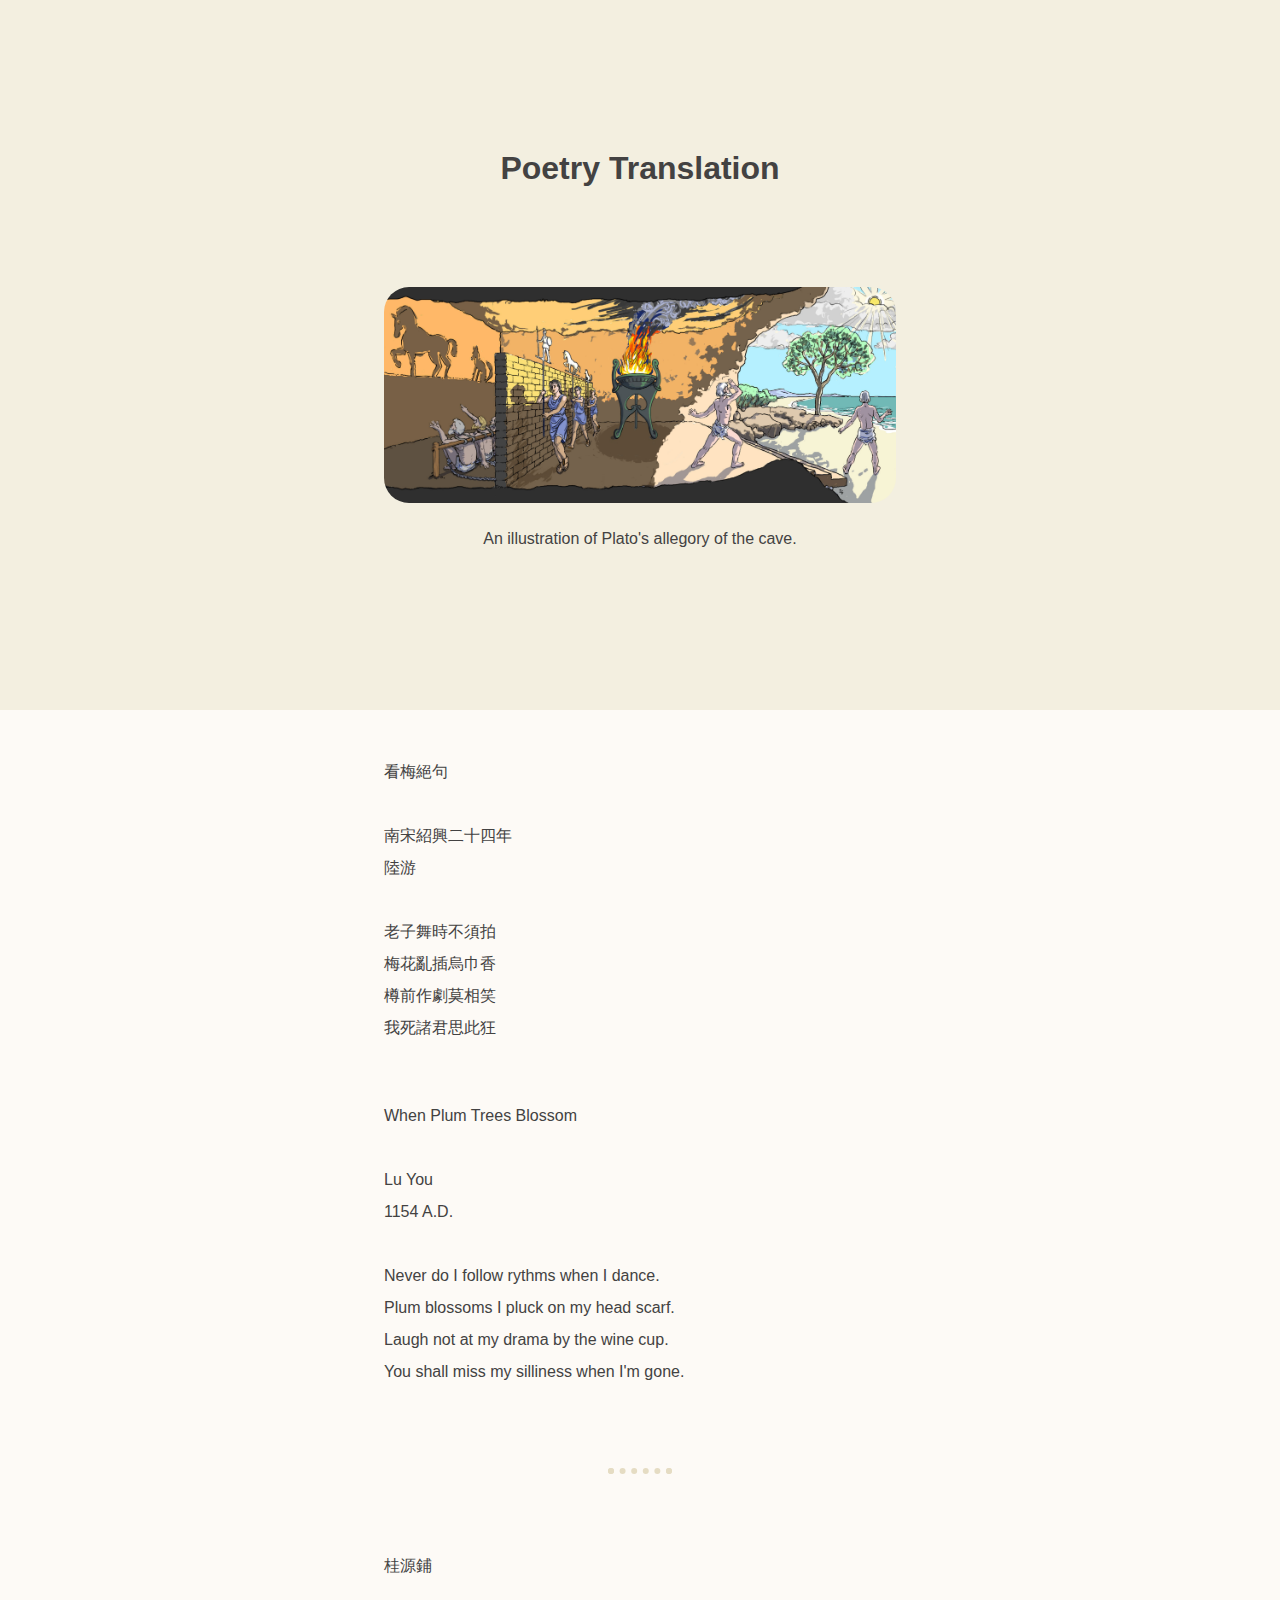
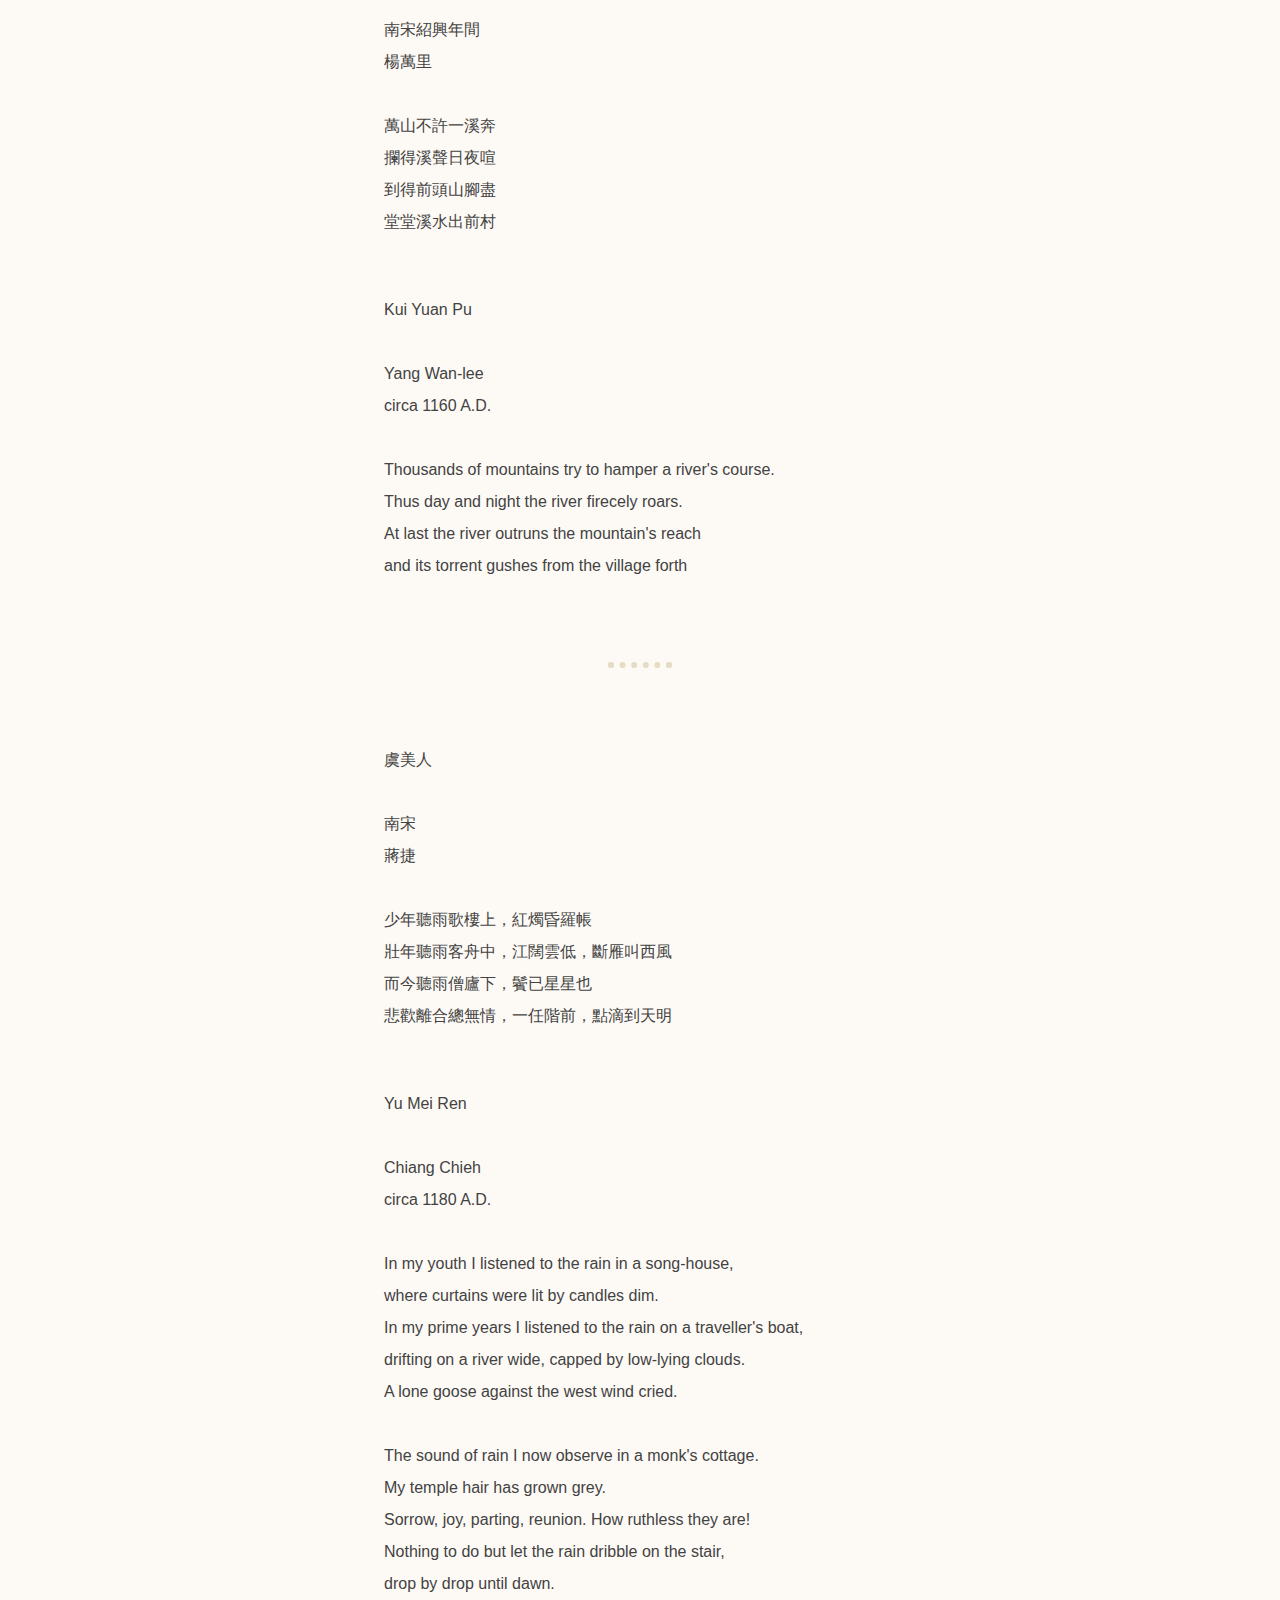
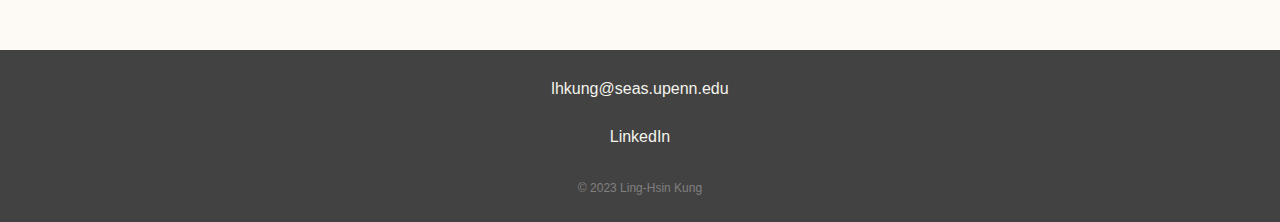
==== page/poetry.html @ 20b05669 "revamp webvpage" ====
<!DOCTYPE html>
<html lang="en" dir="ltr">
  <head>
    <meta charset="utf-8">
    <title>Ling-Hsin's Personal Site</title>
    <link rel="stylesheet" href="CSS/style.css">
    <link rel="icon" href="images/favicon.png">
  </head>
  <body class="my-story-body">
    <div class="top-container">
      <h1 class="my-story-h1">Poetry Translation</h1>
      <img class="allegory" src="images/allegory.png" alt="">
      <p class="allegory-explain">An illustration of Plato's allegory of the cave.</p>
    </div>
    <div class="chinese-container">
      <p lang="zh" class="chinese">看梅絕句<br><br>南宋紹興二十四年<br>陸游<br><br>
                                   老子舞時不須拍<br>
                                   梅花亂插烏巾香<br>
                                   樽前作劇莫相笑<br>
                                   我死諸君思此狂</p>
    </div>
    <div class="translated-container">
      <p class="translation">When Plum Trees Blossom<br><br>Lu You<br>1154 A.D.<br><br>
                             Never do I follow rythms when I dance.<br>
                             Plum blossoms I pluck on my head scarf.<br>
                             Laugh not at my drama by the wine cup.<br>
                             You shall miss my silliness when I'm gone.</p>
    </div>
    <hr class="poetry-hr">
    <div class="chinese-container">
      <p lang="zh" class="chinese">桂源鋪<br><br>南宋紹興年間<br>楊萬里<br><br>
                                  萬山不許一溪奔<br>
                                  攔得溪聲日夜喧<br>
                                  到得前頭山腳盡<br>
                                  堂堂溪水出前村</p>
    </div>
    <div class="translated-container">
      <p class="translation">Kui Yuan Pu<br><br>Yang Wan-lee<br>circa 1160 A.D.<br><br>
                             Thousands of mountains try to hamper a river's course.<br>
                             Thus day and night the river firecely roars.<br>
                             At last the river outruns the mountain's reach<br>
                             and its torrent gushes from the village forth</p>
    </div>
    <hr class="poetry-hr">
    <div class="chinese-container">
      <p lang="zh" class="chinese">虞美人<br><br>南宋<br>蔣捷<br><br>
        少年聽雨歌樓上，紅燭昏羅帳<br>
        壯年聽雨客舟中，江闊雲低，斷雁叫西風<br>
        而今聽雨僧廬下，鬢已星星也<br>
        悲歡離合總無情，一任階前，點滴到天明<br>
      </p>
    </div>
    <div class="translated-container">
      <p class="translation">Yu Mei Ren<br><br>Chiang Chieh<br>circa 1180 A.D.<br><br>
        In my youth I listened to the rain in a song-house,<br>
        where curtains were lit by candles dim.<br>
        In my prime years I listened to the rain on a traveller's boat,<br>
        drifting on a river wide, capped by low-lying clouds.<br>
        A lone goose against the west wind cried.<br><br>
        
        The sound of rain I now observe in a monk's cottage.<br>
        My temple hair has grown grey.<br>
        Sorrow, joy, parting, reunion. How ruthless they are!<br>
        Nothing to do but let the rain dribble on the stair,<br>
        drop by drop until dawn.</p>
    </div>
    <div class="bottom-container">
      <a class="footer-link" href="mailto:lhkung@seas.upenn.edu">lhkung@seas.upenn.edu</a>
      <a class="footer-link" href="https://www.linkedin.com/in/ling-hsin-kung-67070992/">LinkedIn</a>
      <p class="copyright">© 2023 Ling-Hsin Kung</p>
    </div>
  </body>
</html>
---- page/CSS/style.css ----
.top-container{
  position: relative;
  background-color: #F3EFE0;
  padding-top: 100px;
  height: 610px;
}
.middle-container{
  margin: 100px 0;
}
.bottom-container{
  position: relative;
  background-color: #434242;
  padding: 20px 0 10px 0;
  color: grey;
}
.subtitle{
  font-family: monospace;
}

.intro{
  width: 50%;
  margin: auto;
}
.kung{
  margin: auto;
}
h1{
  font-size: 2rem;
  margin-top: 50px;
  color: #434242;
  font-family: monospace;

}
h2{
  font-size:1.5rem;
  color: #434242;
  font-weight: normal;
  padding-bottom: 10px;
  font-family: 'Open Sans', sans-serif;
  line-height: 2;

}
body{
  background-color: #FDFAF6;
  color: #434242;
  margin:0px;
  text-align: center;
  font-family: 'Open Sans', sans-serif;
  font-weight: 300;
}
p{
  line-height: 2;
}
hr{
  border: dotted #E5DCC3 6px;
  border-bottom: none;
  width: 4%;
  margin: 70px auto;
}
a{
  color: #434242;
  margin: 10px 20px;
  text-decoration: none;
}
.top-cloud{
  position: absolute;
  right: 300px;
  top: 50px;
}
.bottom-cloud{
  position: absolute;
  left: 300px;
  bottom: 350px;
}
.mountain{
  position: absolute;
  bottom: 0;
  right: 300px;
}
.skill-row{
  width: 50%;
  margin: 100px auto 100px auto;
  text-align: left;
  padding: 10px;
}
.skill-row-final{
  width: 50%;
  margin: 100px auto 100px auto;
  text-align: left;
  padding-top: 10px;
  margin-bottom: 0px;
}
.skill-image-1{
  width: 25%;
  float: left;
  margin-right: 30px;
}
.skill-image-2{
  width: 25%;
  float: right;
  margin-left: 30px;
}
.skill-image-3{
  width: 25%;
  float: left;
  margin-right: 30px;
}
.contact-link{
  font-size: 1.25rem;
}
.contact-link:hover{
  color: grey;
}
.contact-message{
  width: 40%;
  margin: 40px auto 60px;
}
.copyright{
  font-size: 0.75rem;
  color: grey;
}
.footer-link{
  color: #F3F4ED;
  display: block;
  margin-bottom: 30px;
}
.footer-link:hover{
  color: grey;
}
.my-story-BTN {
  position: relative;
  top: 50px;
  bottom: 50px;
  margin: auto;
  background: #C2B8A3;
  background-image: -webkit-linear-gradient(top, #C2B8A3, #A19882);
  background-image: -moz-linear-gradient(top, #C2B8A3, #A19882);
  background-image: -ms-linear-gradient(top, #C2B8A3, #A19882);
  background-image: -o-linear-gradient(top, #C2B8A3, #A19882);
  background-image: linear-gradient(to bottom, #C2B8A3, #A19882);
  -webkit-border-radius: 8;
  -moz-border-radius: 8;
  border-radius: 8px;
  font-family: Arial;
  color: #ffffff;
  font-size: 20px;
  padding: 10px 20px 10px 20px;
  text-decoration: none;
}

.my-story-BTN:hover {
  background: #E6DDC6;
  text-decoration: none;
}
.translated-BTN {
  position: relative;
  top: 50px;
  bottom: 50px;
  margin: auto;
  background: #C2B8A3;
  background-image: -webkit-linear-gradient(top, #C2B8A3, #A19882);
  background-image: -moz-linear-gradient(top, #C2B8A3, #A19882);
  background-image: -ms-linear-gradient(top, #C2B8A3, #A19882);
  background-image: -o-linear-gradient(top, #C2B8A3, #A19882);
  background-image: linear-gradient(to bottom, #C2B8A3, #A19882);
  -webkit-border-radius: 8;
  -moz-border-radius: 8;
  border-radius: 8px;
  font-family: Arial;
  color: #ffffff;
  font-size: 20px;
  padding: 10px 20px 10px 20px;
  text-decoration: none;
}

.translated-BTN:hover {
  background: #E6DDC6;
  text-decoration: none;
}


/*My Story Page*/
.poetry-hr{
  border: dotted #E5DCC3 6px;
  border-bottom: none;
  width: 4%;
  margin: 30px auto;
}
.my-story-body{
  background-color: #FDFAF6;
  margin:0px;
  font-family: sans-serif;
}

.my-story-h1{
  text-align: center;
  font-size: 2rem;
  color: #434242;
  font-family: sans-serif;
  margin: 50px auto 100px auto;
}

.allegory{
  border-radius: 25px;
  width: 40%;
}

.allegory-explain{
  font-size: 1rem;
}
.chinese-container{
  margin-left: 30%;
  padding-top:30px;
  padding-bottom:20px;
}
.chinese{
  font-family: "Helvetica", "Arial","微軟正黑體","黑體-繁","LiHei Pro", sans-serif;
  text-align: left;
}
.translated-container{
  margin-left: 30%;
  padding-bottom:30px;
}
.translation{
  text-align: left;
  line-height: 2;
  font-weight: 300;
  margin: 20px auto 20px auto;
}

/*Translated page*/
.book{
  padding-top:50px;

}
.TAW-E{
  position: relative;
  height: 200px;
  margin-right: 150px;
  left: 30px;
}
.TAW-C{
  height: 200px;
}
.arrow1{
  position: relative;
  bottom: 60px;
  right: 40px;
  width: 50px;
}

.TTM-E{
    height: 200px;
    margin-right: 150px;
}
.TTM-C{
  height: 200px;
}
.arrow2{
  position: relative;
  bottom: 60px;
  right: 70px;
  width: 50px;
}

.TGA-E{
  position: relative;
  height: 200px;
  margin-right: 150px;

}
.TGA-C{
  height: 200px;
}

.arrow3{
  position: relative;
  bottom: 60px;
  right: 70px;
  width: 50px;
}

.CA-E{
  position: relative;
  height: 200px;
  margin-right: 150px;

}
.CA-C{
  height: 200px;
}

.arrow4{
  position: relative;
  bottom: 60px;
  right: 70px;
  width: 50px;
}

.HOAX-E{
  position: relative;
  height: 200px;
  margin-right: 150px;

}
.HOAX-C{
  height: 200px;
}

.arrow5{
  position: relative;
  bottom: 60px;
  right: 70px;
  width: 50px;
}

.HNTDA-E{
  position: relative;
  height: 200px;
  margin-right: 150px;

}
.HNTDA-C{
  height: 200px;
}

.arrow6{
  position: relative;
  bottom: 60px;
  right: 70px;
  width: 50px;
}

.HST-E{
  position: relative;
  height: 200px;
  margin-right: 150px;

}
.HST-C{
  height: 200px;
}
.arrow7{
  position: relative;
  bottom: 60px;
  right: 70px;
  width: 50px;
}
.translated-h1{
  font-family: sans-serif;
  margin-bottom: 50px;
}
.earth{
  margin-top: 70px;
  width: 10%;
}
.quote{
  margin-top: 50px;
  font-weight: 300;
  font-size: 1.25rem;
}
.translated-body{
  background-color: #FDFAF6;
}

.book-intro{
  width: 40%;
  margin: 50px auto 0 auto;
  text-align: left;
}
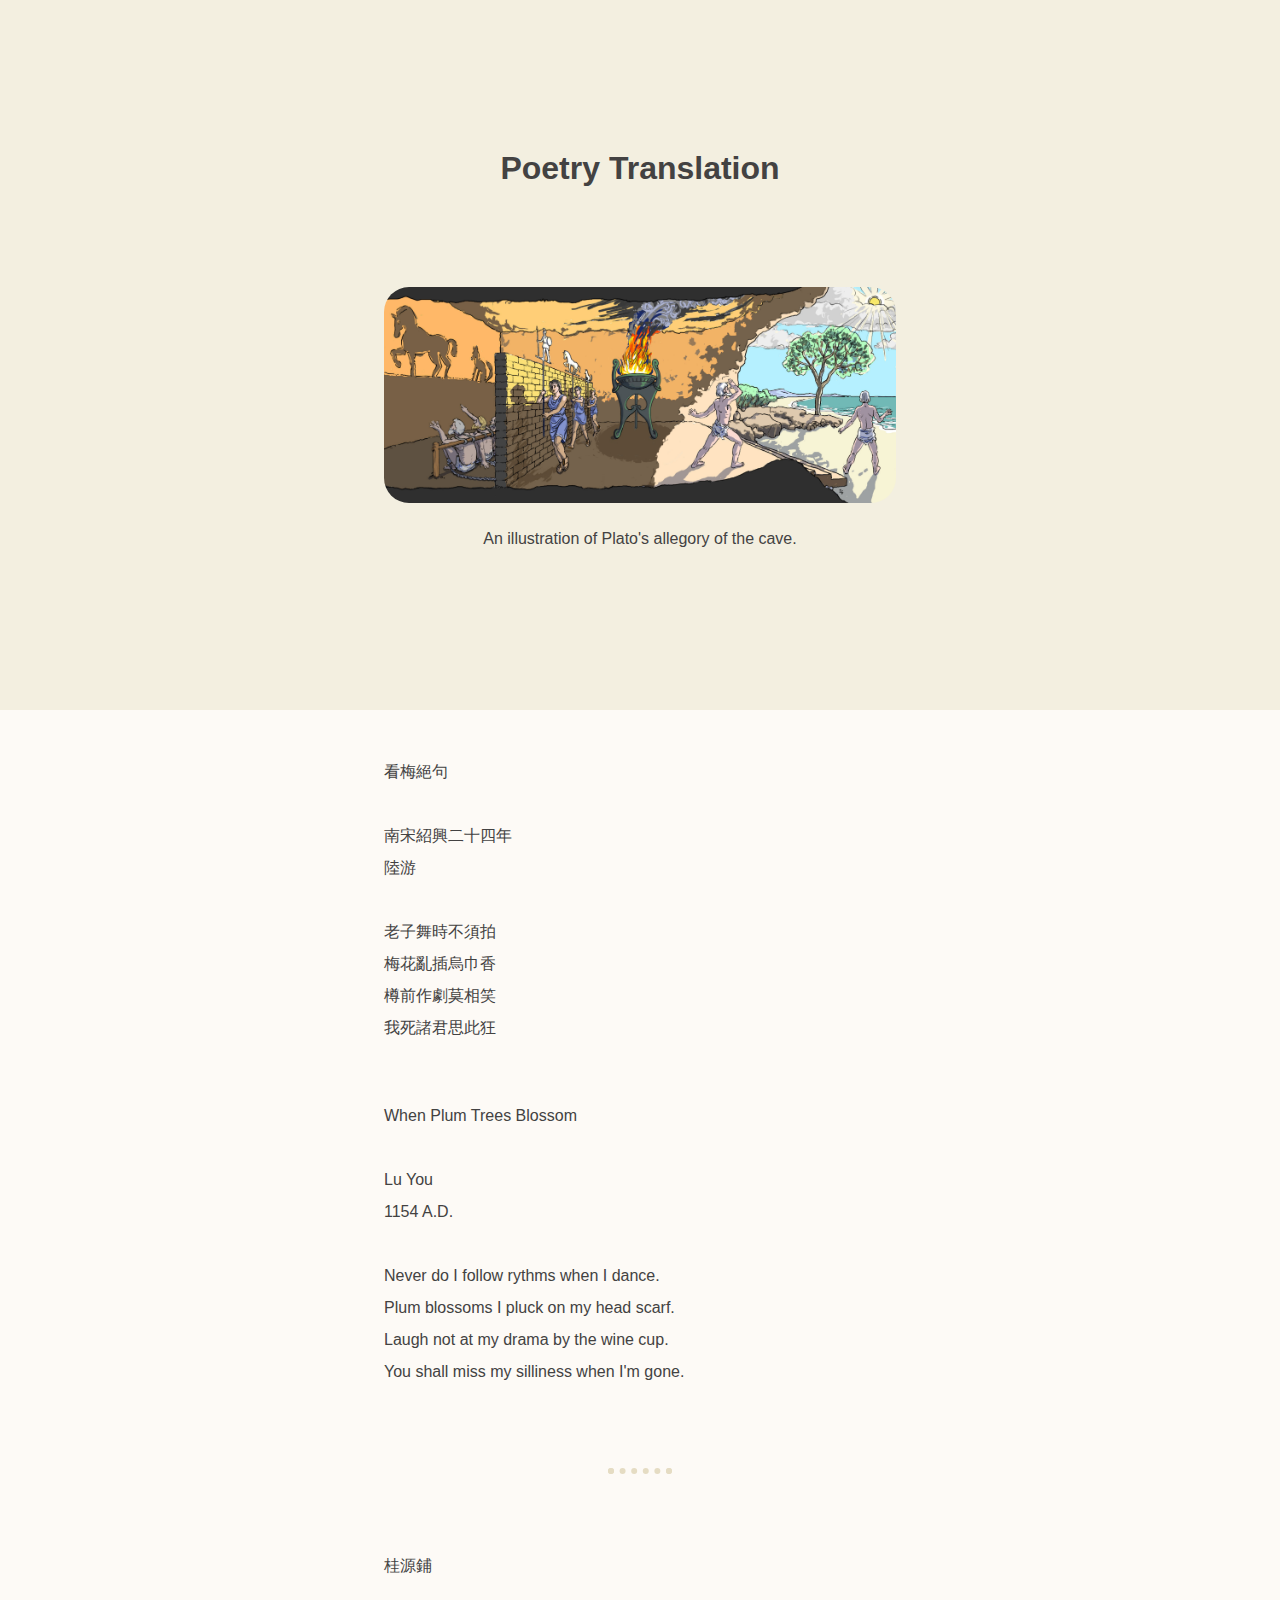
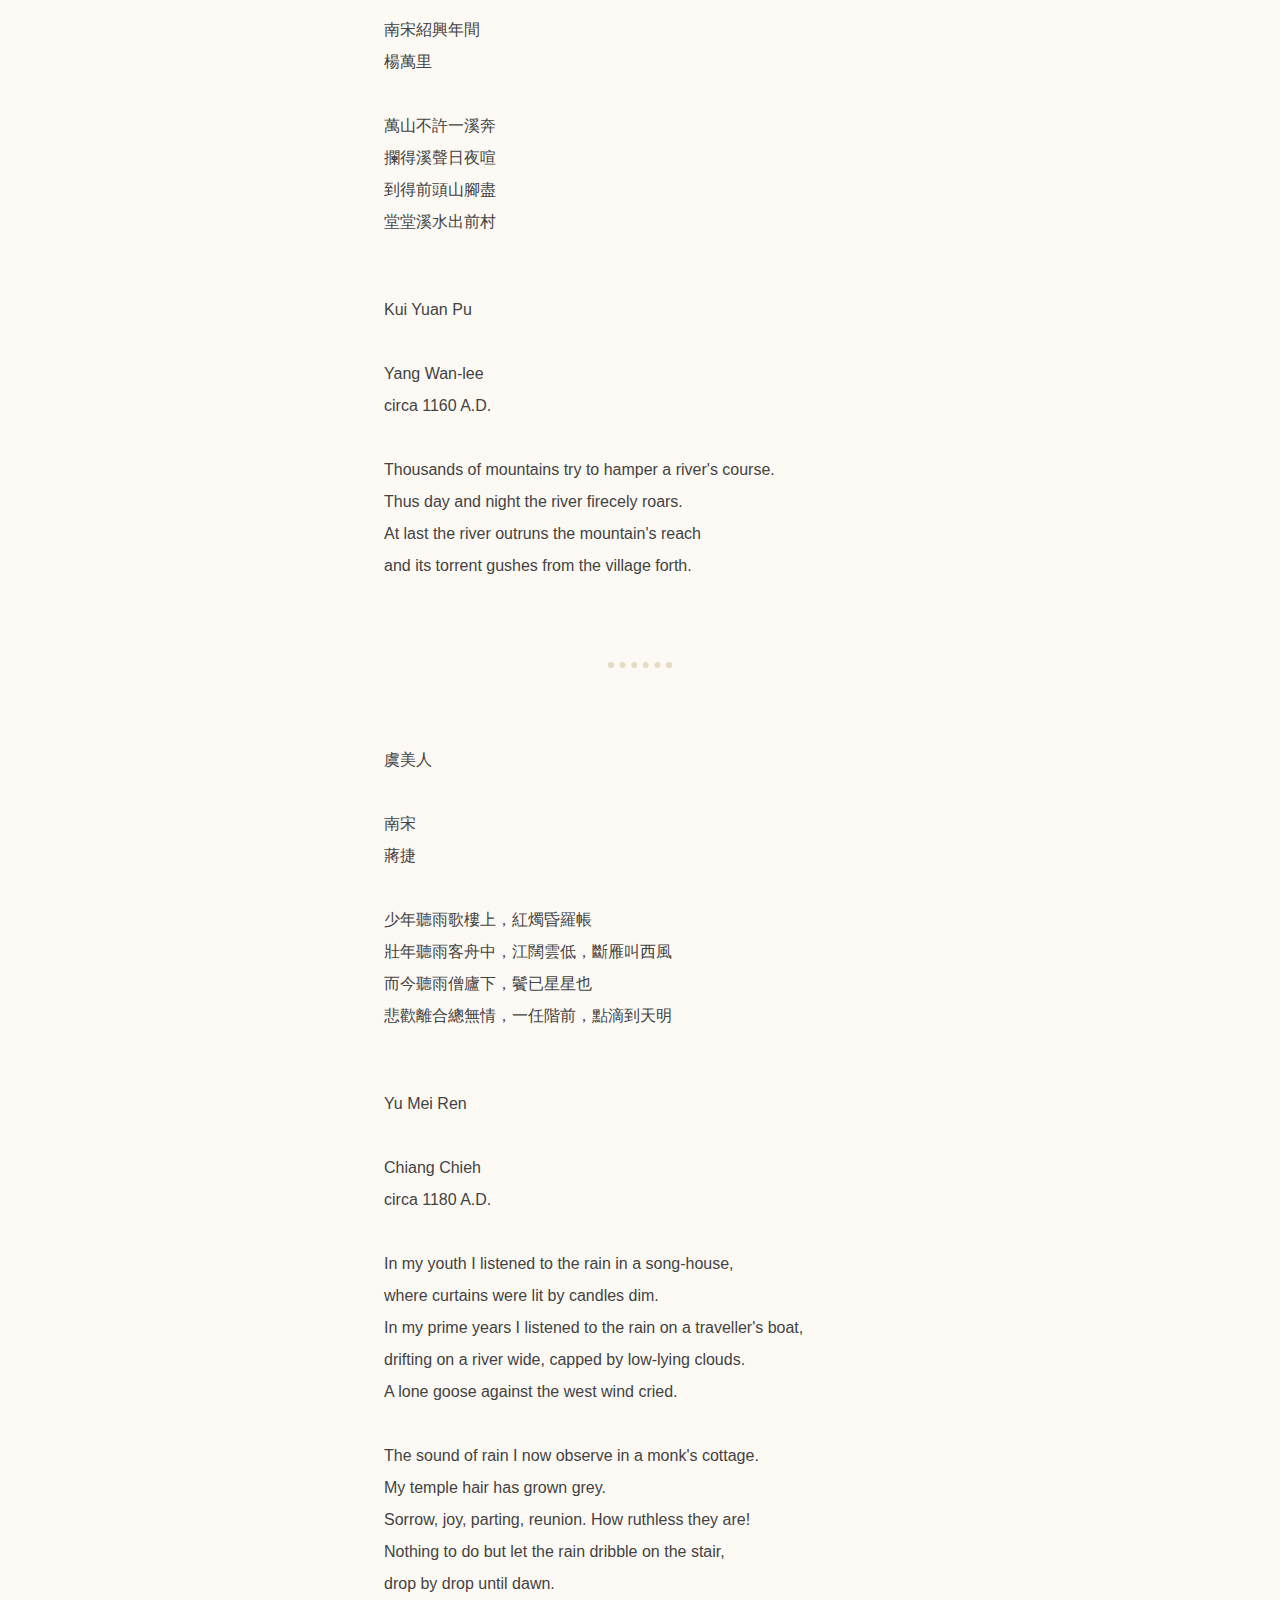
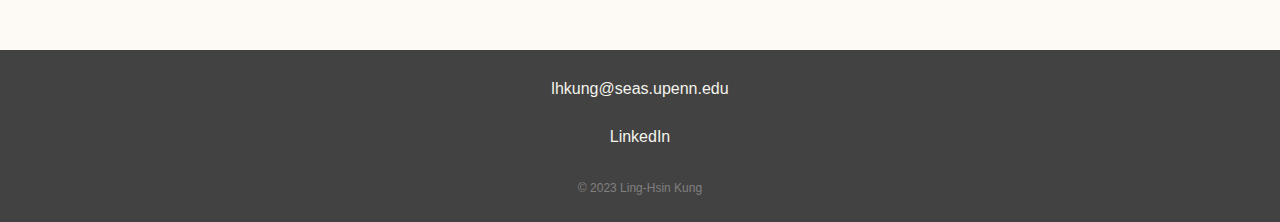
==== commit a694d22f: "server process" ====
--- a/page/poetry.html
+++ b/page/poetry.html
@@ -39,7 +39,7 @@
                              Thousands of mountains try to hamper a river's course.<br>
                              Thus day and night the river firecely roars.<br>
                              At last the river outruns the mountain's reach<br>
-                             and its torrent gushes from the village forth</p>
+                             and its torrent gushes from the village forth.</p>
     </div>
     <hr class="poetry-hr">
     <div class="chinese-container">
--- a/page/CSS/style.css
+++ b/page/CSS/style.css
@@ -17,7 +17,10 @@
 .subtitle{
   font-family: monospace;
 }
-
+.buttons-container {
+  margin: auto;
+  padding-bottom: 60px;
+}
 .intro{
   width: 50%;
   margin: auto;
@@ -128,11 +131,10 @@
 .footer-link:hover{
   color: grey;
 }
-.my-story-BTN {
+.poetry-BTN {
   position: relative;
   top: 50px;
   bottom: 50px;
-  margin: auto;
   background: #C2B8A3;
   background-image: -webkit-linear-gradient(top, #C2B8A3, #A19882);
   background-image: -moz-linear-gradient(top, #C2B8A3, #A19882);
@@ -149,15 +151,14 @@
   text-decoration: none;
 }
 
-.my-story-BTN:hover {
+.poetry-BTN:hover {
   background: #E6DDC6;
   text-decoration: none;
 }
-.translated-BTN {
+.books-BTN {
   position: relative;
   top: 50px;
   bottom: 50px;
-  margin: auto;
   background: #C2B8A3;
   background-image: -webkit-linear-gradient(top, #C2B8A3, #A19882);
   background-image: -moz-linear-gradient(top, #C2B8A3, #A19882);
@@ -174,7 +175,7 @@
   text-decoration: none;
 }
 
-.translated-BTN:hover {
+.books-BTN:hover {
   background: #E6DDC6;
   text-decoration: none;
 }
